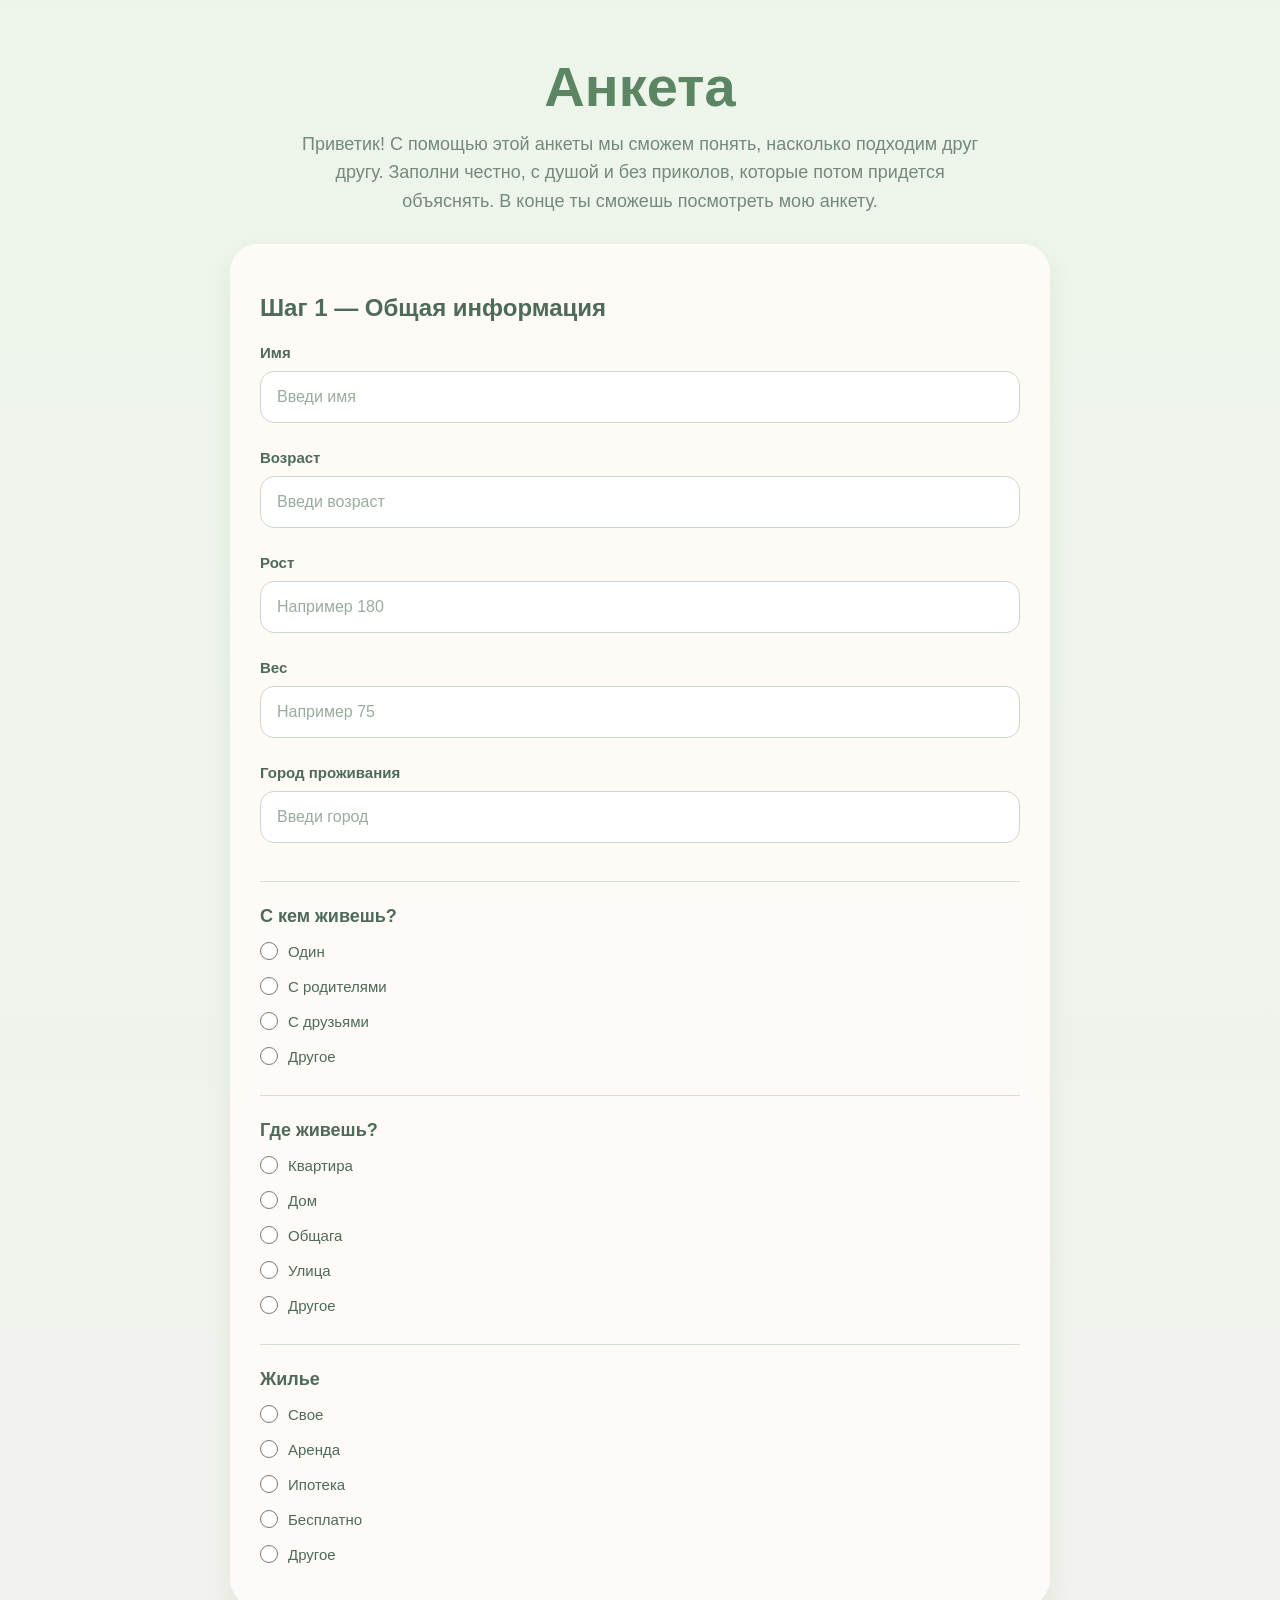
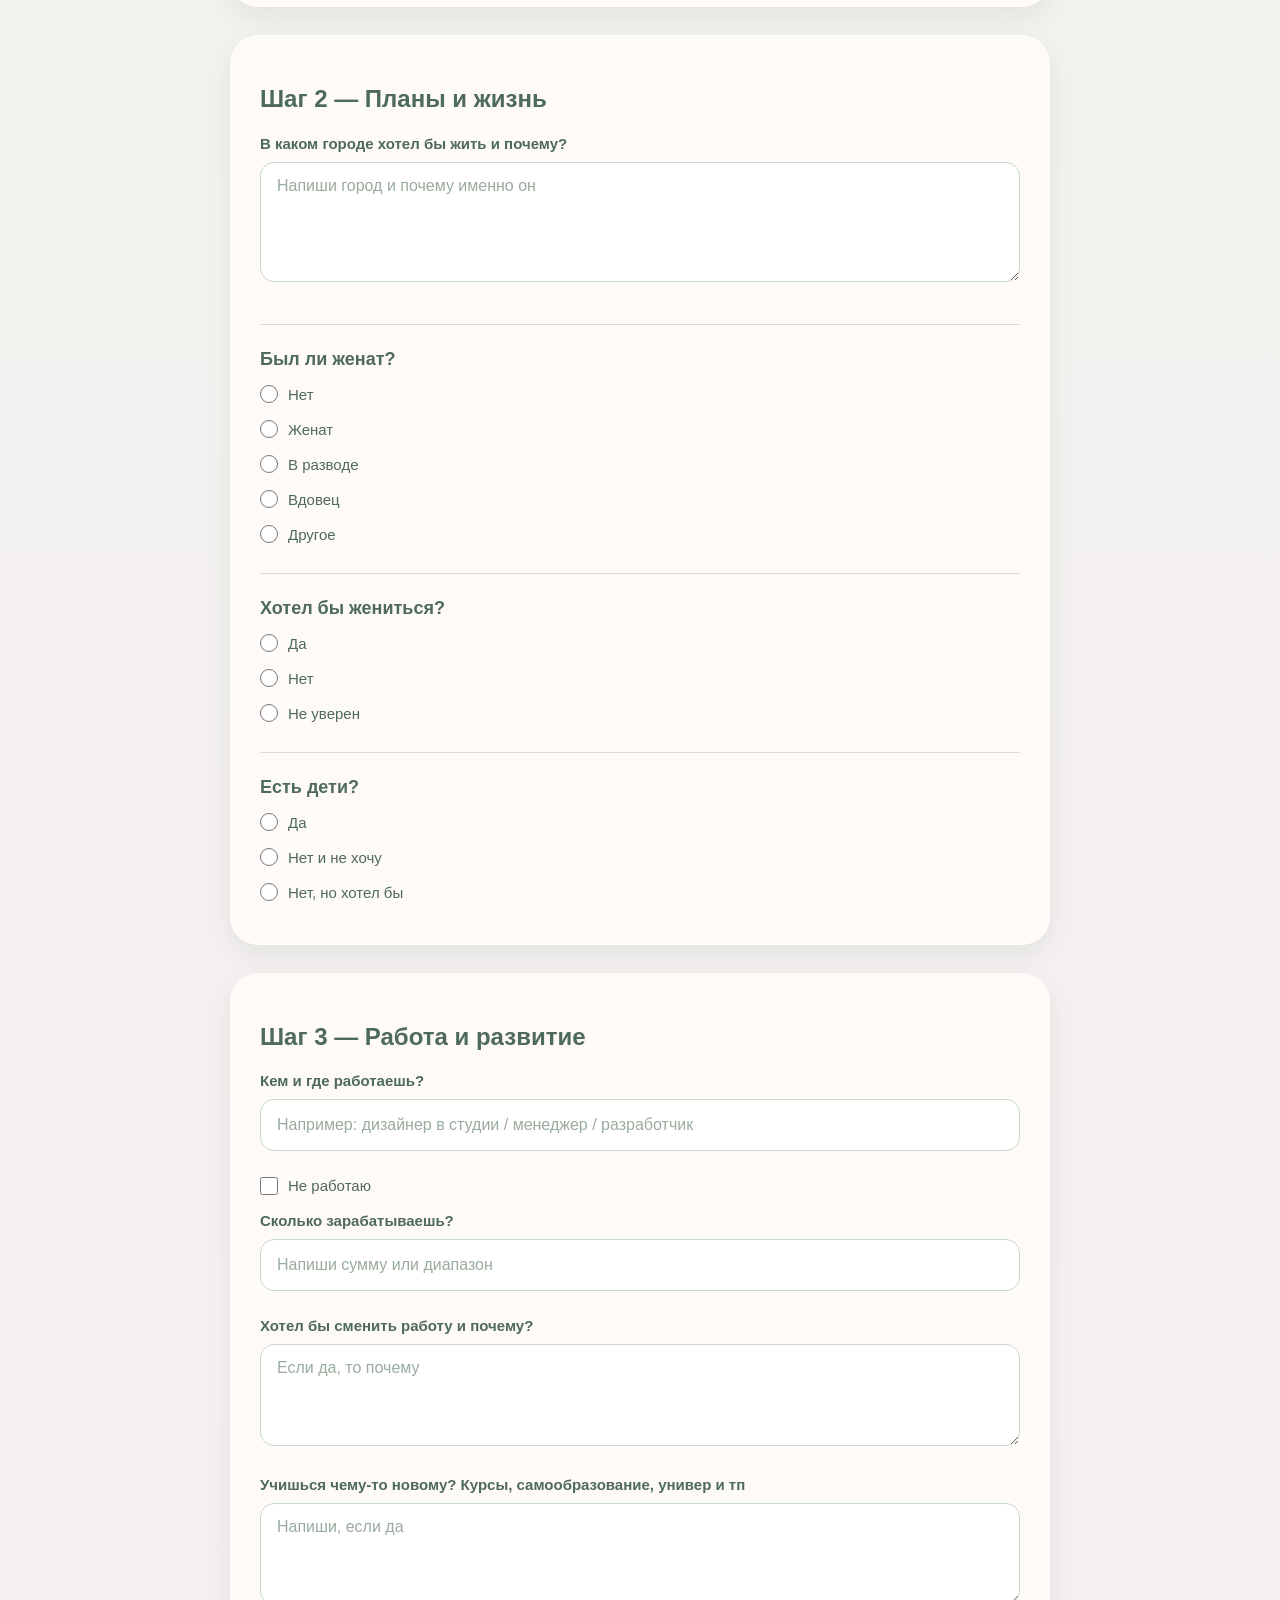
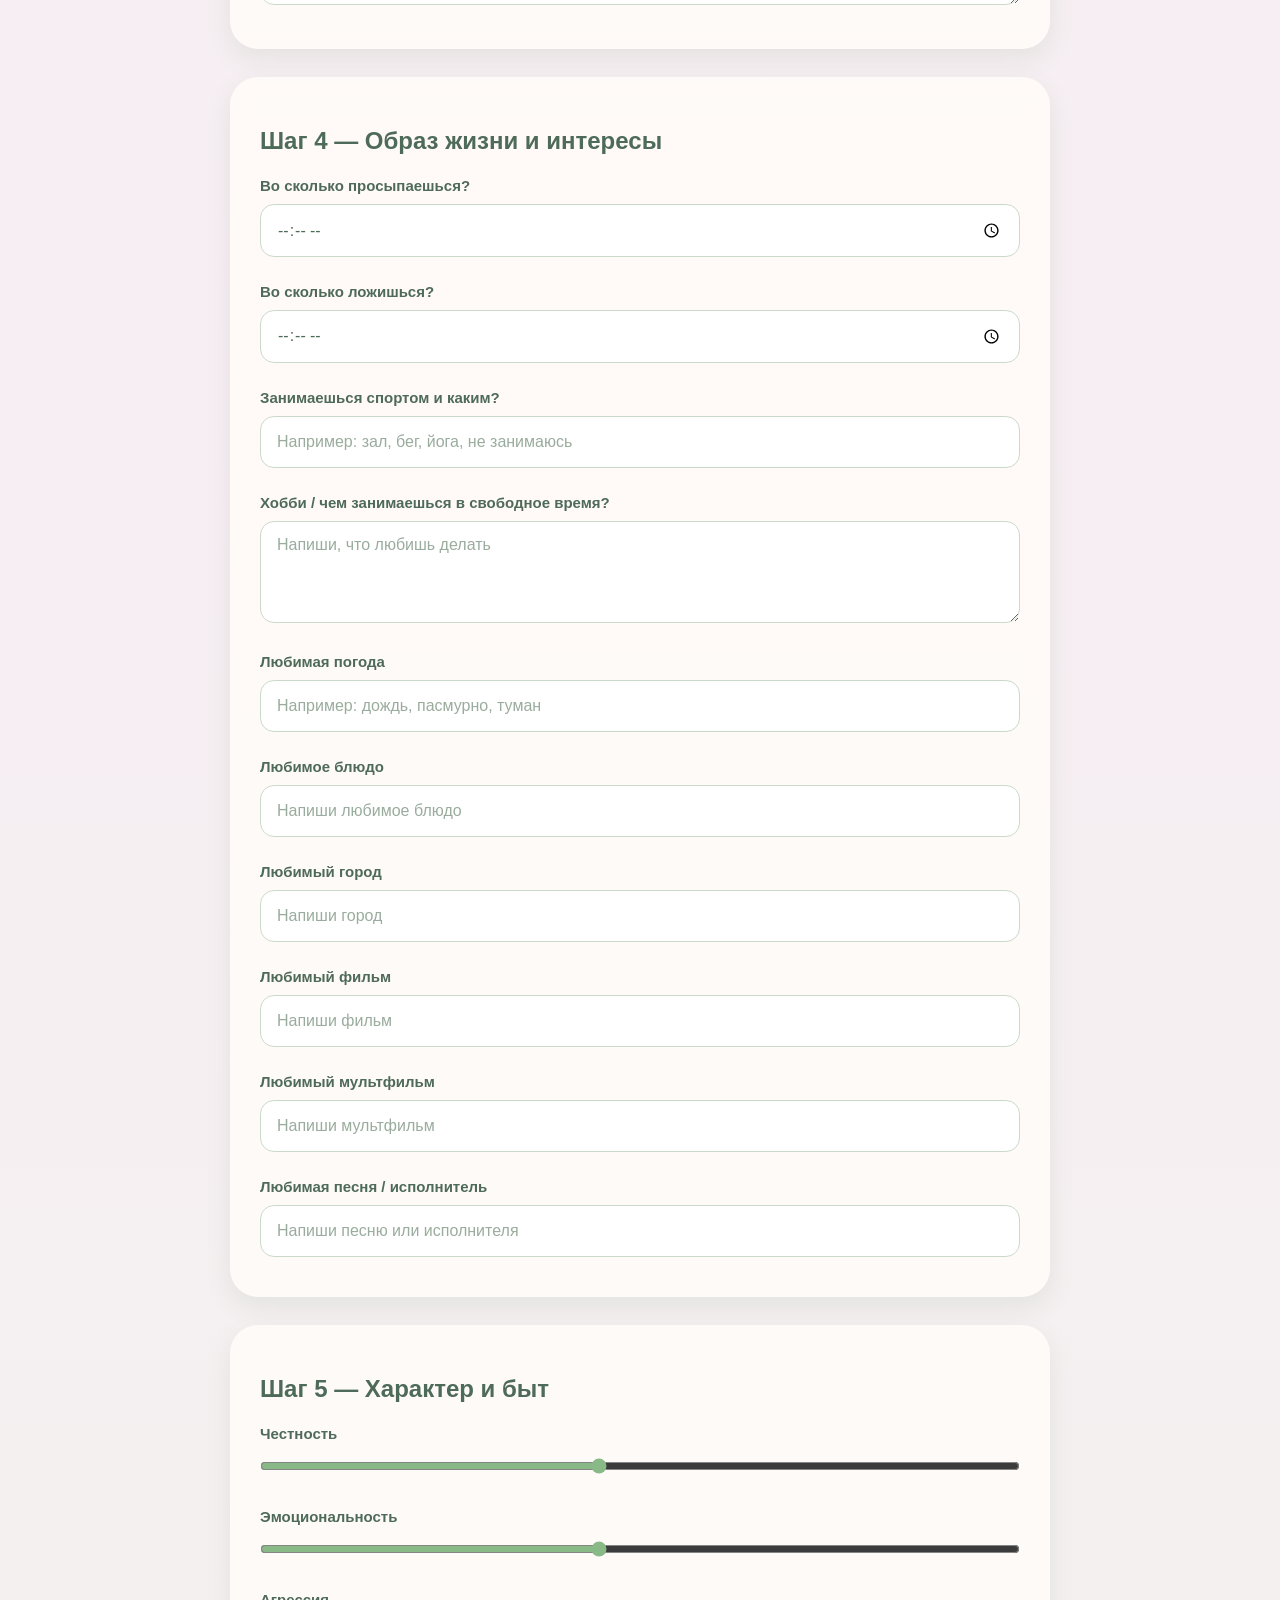
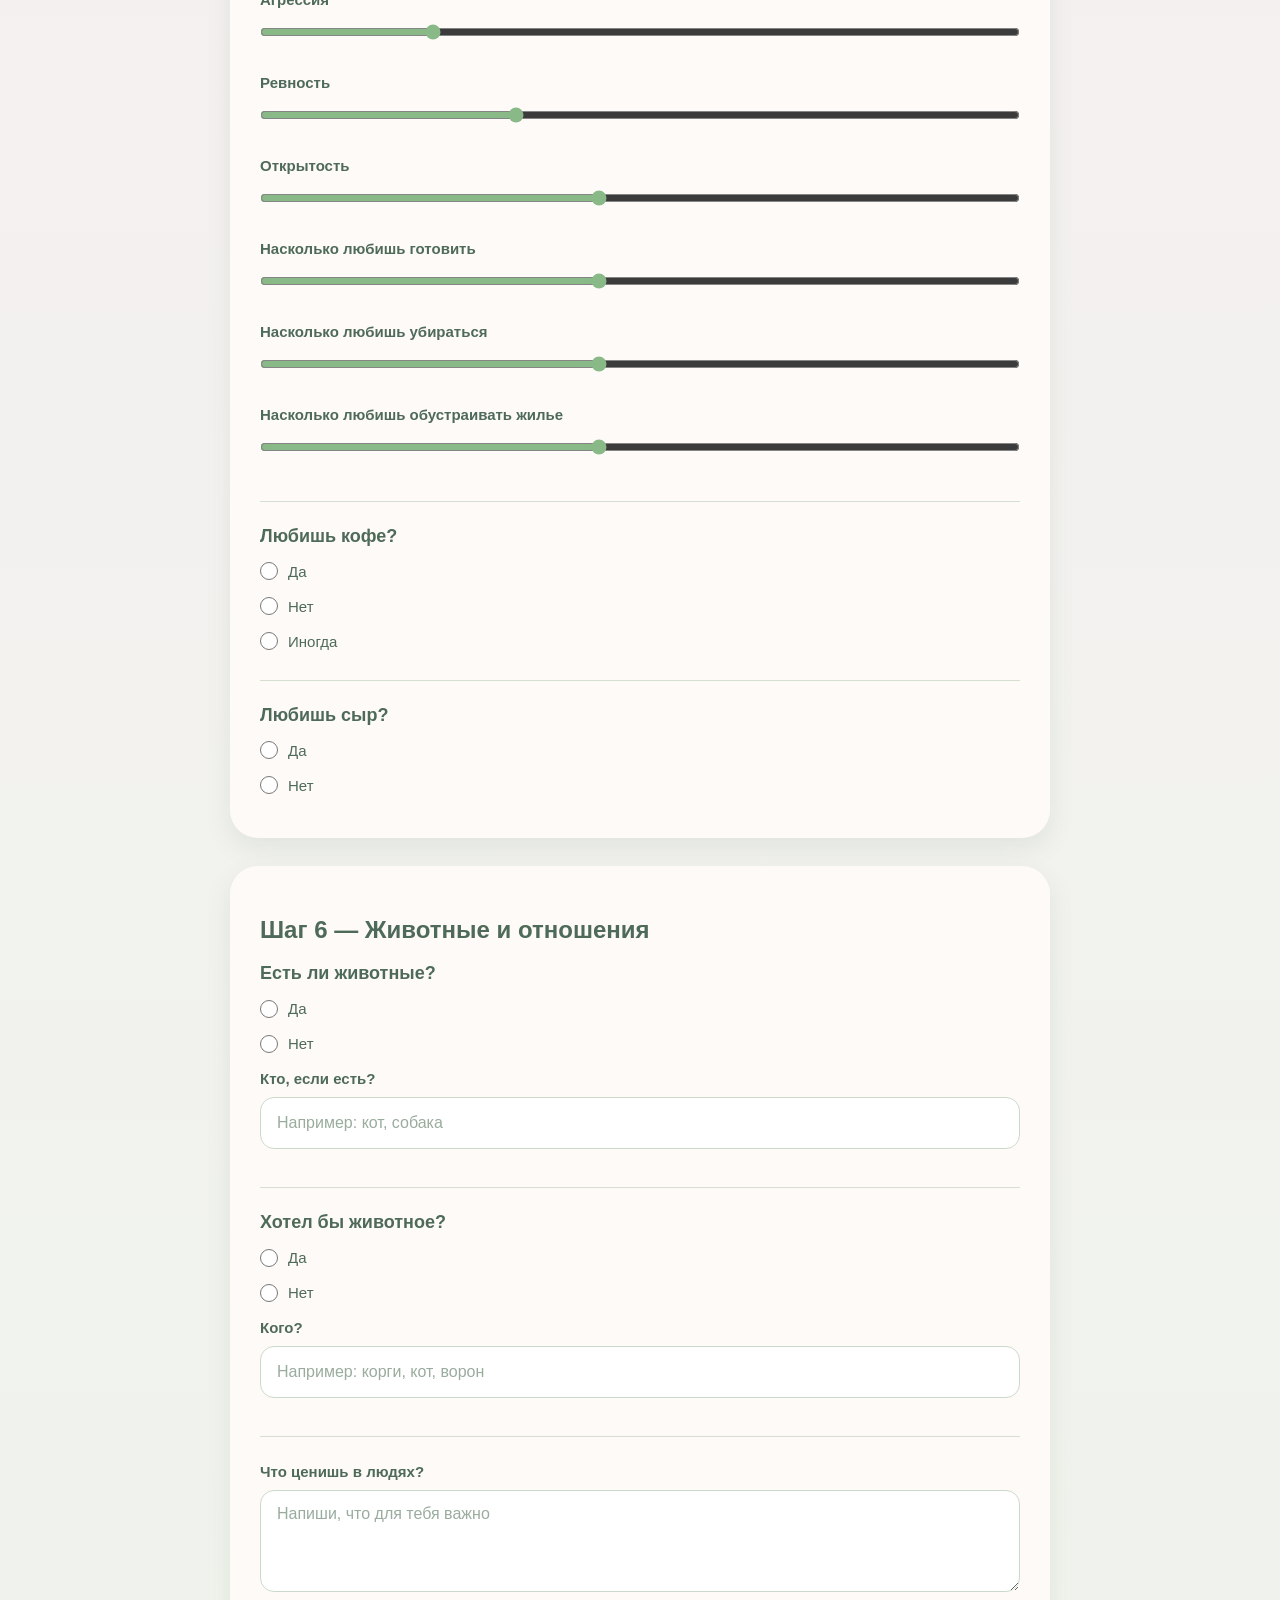
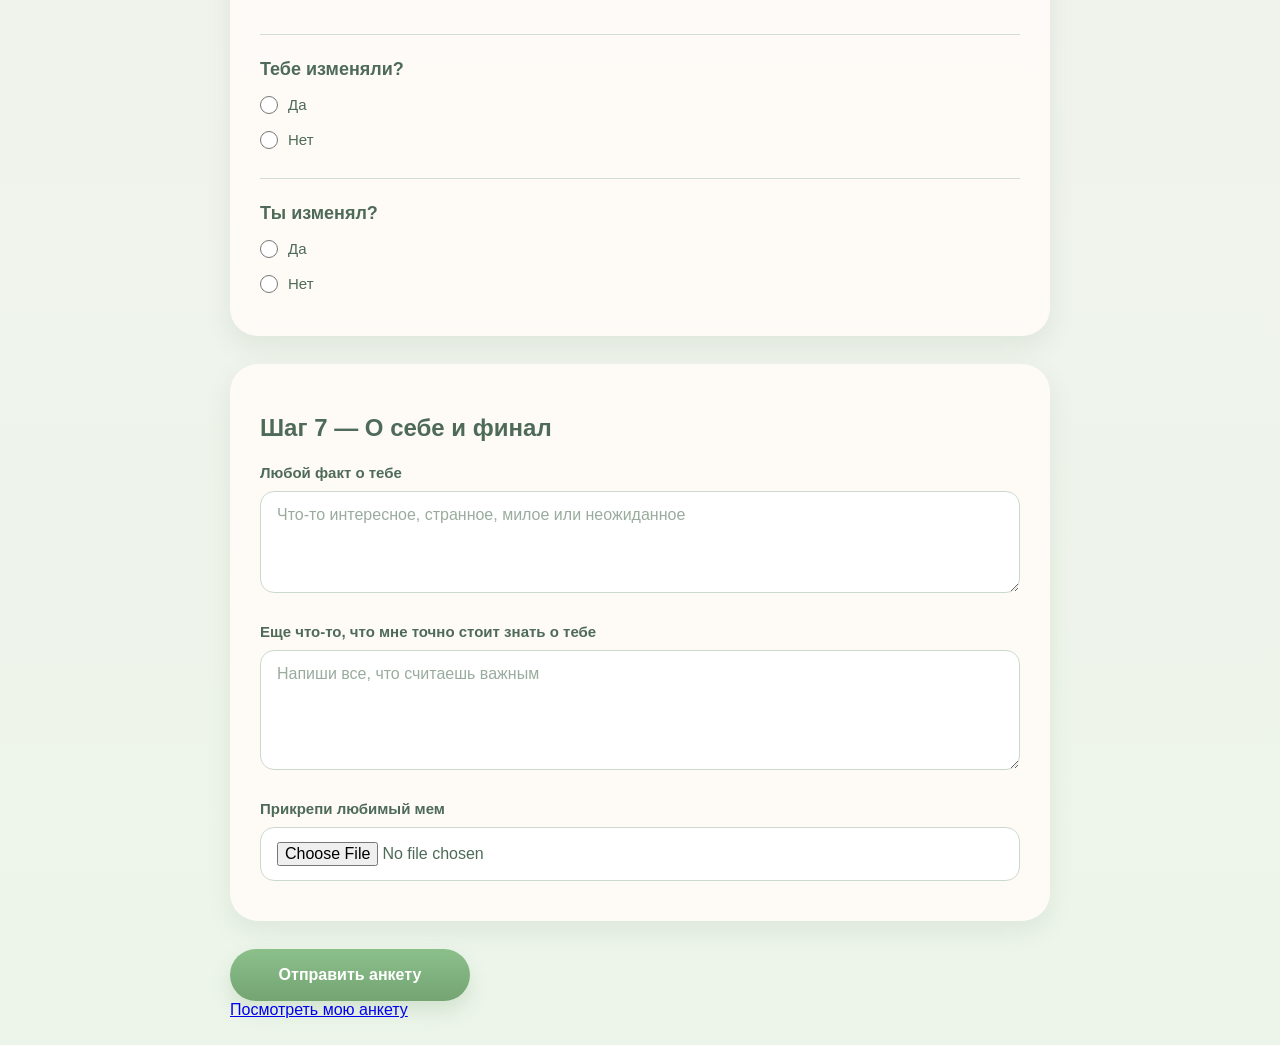
==== index.html @ dcef7d9b "version1" ====
<!DOCTYPE html>
<html lang="ru">

<head>
  <meta charset="UTF-8">
  <meta name="viewport" content="width=device-width, initial-scale=1.0">
  <title>Анкета</title>
  <link rel="stylesheet" href="css/style.css">
</head>

<body>
  <main class="page">
    <header class="header">
      <div class="container">
        <h1 class="title">Анкета</h1>
        <p class="subtitle">
          Приветик! С помощью этой анкеты мы сможем понять, насколько подходим друг другу.
          Заполни честно, с душой и без приколов, которые потом придется объяснять.
          В конце ты сможешь посмотреть мою анкету.
        </p>
      </div>
    </header>

    <section class="form-section">
      <div class="container form-container">
        <form class="candidate-form" id="candidateForm">

          <!-- Шаг 1 -->
          <div class="form-step active" data-step="1">
            <h2 class="step-title">Шаг 1 — Общая информация</h2>

            <div class="step">
              <label for="name">Имя</label>
              <input type="text" id="name" name="name" placeholder="Введи имя" required>

              <label for="age">Возраст</label>
              <input type="number" id="age" name="age" min="18" max="99" placeholder="Введи возраст" required>

              <label for="height">Рост</label>
              <input type="number" id="height" name="height" placeholder="Например 180">

              <label for="weight">Вес</label>
              <input type="number" id="weight" name="weight" placeholder="Например 75">

              <label for="city">Город проживания</label>
              <input type="text" id="city" name="city" placeholder="Введи город" required>
            </div>

            <div class="step">
              <p class="question">С кем живешь?</p>
              <label>
                <input type="radio" name="living_with" value="Один" required>
                Один
              </label>
              <label>
                <input type="radio" name="living_with" value="С родителями">
                С родителями
              </label>
              <label>
                <input type="radio" name="living_with" value="С друзьями">
                С друзьями
              </label>
              <label>
                <input type="radio" name="living_with" value="Другое">
                Другое
              </label>
              <input type="text" id="living-with-other" name="living_with_other" placeholder="Напиши свой вариант" class="other-input hidden">
            </div>

            <div class="step">
              <p class="question">Где живешь?</p>
              <label>
                <input type="radio" name="housing_type" value="Квартира" required>
                Квартира
              </label>
              <label>
                <input type="radio" name="housing_type" value="Дом">
                Дом
              </label>
              <label>
                <input type="radio" name="housing_type" value="Общага">
                Общага
              </label>
              <label>
                <input type="radio" name="housing_type" value="Улица">
                Улица
              </label>
              <label>
                <input type="radio" name="housing_type" value="Другое">
                Другое
              </label>
              <input type="text" id="housing-type-other" name="housing_type_other" placeholder="Напиши свой вариант" class="other-input hidden">
            </div>

            <div class="step">
              <p class="question">Жилье</p>
              <label>
                <input type="radio" name="housing_status" value="Свое" required>
                Свое
              </label>
              <label>
                <input type="radio" name="housing_status" value="Аренда">
                Аренда
              </label>
              <label>
                <input type="radio" name="housing_status" value="Ипотека">
                Ипотека
              </label>
              <label>
                <input type="radio" name="housing_status" value="Бесплатно">
                Бесплатно
              </label>
              <label>
                <input type="radio" name="housing_status" value="Другое">
                Другое
              </label>
              <input type="text" id="housing-status-other" name="housing_status_other" placeholder="Напиши свой вариант" class="other-input hidden">
            </div>
          </div>

          <!-- Шаг 2 -->
          <div class="form-step" data-step="2">
            <h2 class="step-title">Шаг 2 — Планы и жизнь</h2>

            <div class="step">
              <label for="dream-city">В каком городе хотел бы жить и почему?</label>
              <textarea id="dream-city" name="dream_city" rows="5" placeholder="Напиши город и почему именно он"></textarea>
            </div>

            <div class="step">
              <p class="question">Был ли женат?</p>
              <label>
                <input type="radio" name="marital_status" value="Нет" required>
                Нет
              </label>
              <label>
                <input type="radio" name="marital_status" value="Женат">
                Женат
              </label>
              <label>
                <input type="radio" name="marital_status" value="В разводе">
                В разводе
              </label>
              <label>
                <input type="radio" name="marital_status" value="Вдовец">
                Вдовец
              </label>
              <label>
                <input type="radio" name="marital_status" value="Другое">
                Другое
              </label>
              <input type="text" id="marital-status-other" name="marital_status_other" placeholder="Напиши свой вариант" class="other-input hidden">
            </div>

            <div class="step">
              <p class="question">Хотел бы жениться?</p>
              <label>
                <input type="radio" name="want_marriage" value="Да" required>
                Да
              </label>
              <label>
                <input type="radio" name="want_marriage" value="Нет">
                Нет
              </label>
              <label>
                <input type="radio" name="want_marriage" value="Не уверен">
                Не уверен
              </label>
            </div>

            <div class="step">
              <p class="question">Есть дети?</p>
              <label>
                <input type="radio" name="children" value="Да" required>
                Да
              </label>
              <label>
                <input type="radio" name="children" value="Нет и не хочу">
                Нет и не хочу
              </label>
              <label>
                <input type="radio" name="children" value="Нет, но хотел бы">
                Нет, но хотел бы
              </label>
            </div>
          </div>

          <!-- Шаг 3 -->
          <div class="form-step" data-step="3">
            <h2 class="step-title">Шаг 3 — Работа и развитие</h2>

            <div class="step">
              <label for="job">Кем и где работаешь?</label>
              <input type="text" id="job" name="job" placeholder="Например: дизайнер в студии / менеджер / разработчик">

              <label>
                <input type="checkbox" name="not_working" value="Не работаю">
                Не работаю
              </label>

              <label for="income">Сколько зарабатываешь?</label>
              <input type="text" id="income" name="income" placeholder="Напиши сумму или диапазон">

              <label for="change-job">Хотел бы сменить работу и почему?</label>
              <textarea id="change-job" name="change_job" rows="4" placeholder="Если да, то почему"></textarea>

              <label for="study">Учишься чему-то новому? Курсы, самообразование, универ и тп</label>
              <textarea id="study" name="study" rows="4" placeholder="Напиши, если да"></textarea>
            </div>
          </div>

          <!-- Шаг 4 -->
          <div class="form-step" data-step="4">
            <h2 class="step-title">Шаг 4 — Образ жизни и интересы</h2>

            <div class="step">
              <label for="wake-up">Во сколько просыпаешься?</label>
              <input type="time" id="wake-up" name="wake_up">

              <label for="sleep-time">Во сколько ложишься?</label>
              <input type="time" id="sleep-time" name="sleep_time">

              <label for="sport">Занимаешься спортом и каким?</label>
              <input type="text" id="sport" name="sport" placeholder="Например: зал, бег, йога, не занимаюсь">

              <label for="hobby">Хобби / чем занимаешься в свободное время?</label>
              <textarea id="hobby" name="hobby" rows="4" placeholder="Напиши, что любишь делать"></textarea>

              <label for="weather">Любимая погода</label>
              <input type="text" id="weather" name="weather" placeholder="Например: дождь, пасмурно, туман">

              <label for="food">Любимое блюдо</label>
              <input type="text" id="food" name="food" placeholder="Напиши любимое блюдо">

              <label for="favorite-city">Любимый город</label>
              <input type="text" id="favorite-city" name="favorite_city" placeholder="Напиши город">

              <label for="film">Любимый фильм</label>
              <input type="text" id="film" name="film" placeholder="Напиши фильм">

              <label for="cartoon">Любимый мультфильм</label>
              <input type="text" id="cartoon" name="cartoon" placeholder="Напиши мультфильм">

              <label for="music">Любимая песня / исполнитель</label>
              <input type="text" id="music" name="music" placeholder="Напиши песню или исполнителя">
            </div>
          </div>

          <!-- Шаг 5 -->
          <div class="form-step" data-step="5">
            <h2 class="step-title">Шаг 5 — Характер и быт</h2>

            <div class="step">
              <label for="honesty">Честность</label>
              <input type="range" id="honesty" name="honesty" min="1" max="10" value="5">

              <label for="emotionality">Эмоциональность</label>
              <input type="range" id="emotionality" name="emotionality" min="1" max="10" value="5">

              <label for="aggression">Агрессия</label>
              <input type="range" id="aggression" name="aggression" min="1" max="10" value="3">

              <label for="jealousy">Ревность</label>
              <input type="range" id="jealousy" name="jealousy" min="1" max="10" value="4">

              <label for="openness">Открытость</label>
              <input type="range" id="openness" name="openness" min="1" max="10" value="5">

              <label for="cooking">Насколько любишь готовить</label>
              <input type="range" id="cooking" name="cooking" min="1" max="10" value="5">

              <label for="cleaning">Насколько любишь убираться</label>
              <input type="range" id="cleaning" name="cleaning" min="1" max="10" value="5">

              <label for="home-space">Насколько любишь обустраивать жилье</label>
              <input type="range" id="home-space" name="home_space" min="1" max="10" value="5">
            </div>

            <div class="step">
              <p class="question">Любишь кофе?</p>
              <label>
                <input type="radio" name="coffee" value="Да" required>
                Да
              </label>
              <label>
                <input type="radio" name="coffee" value="Нет">
                Нет
              </label>
              <label>
                <input type="radio" name="coffee" value="Иногда">
                Иногда
              </label>
            </div>

            <div class="step">
              <p class="question">Любишь сыр?</p>
              <label>
                <input type="radio" name="cheese" value="Да" required>
                Да
              </label>
              <label>
                <input type="radio" name="cheese" value="Нет">
                Нет
              </label>
            </div>
          </div>

          <!-- Шаг 6 -->
          <div class="form-step" data-step="6">
            <h2 class="step-title">Шаг 6 — Животные и отношения</h2>

            <div class="step">
              <p class="question">Есть ли животные?</p>
              <label>
                <input type="radio" name="pets_now" value="Да" required>
                Да
              </label>
              <label>
                <input type="radio" name="pets_now" value="Нет">
                Нет
              </label>

              <label for="pets-list">Кто, если есть?</label>
              <input type="text" id="pets-list" name="pets_list" placeholder="Например: кот, собака">
            </div>

            <div class="step">
              <p class="question">Хотел бы животное?</p>
              <label>
                <input type="radio" name="want_pet" value="Да" required>
                Да
              </label>
              <label>
                <input type="radio" name="want_pet" value="Нет">
                Нет
              </label>

              <label for="dream-pet">Кого?</label>
              <input type="text" id="dream-pet" name="dream_pet" placeholder="Например: корги, кот, ворон">
            </div>

            <div class="step">
              <label for="values">Что ценишь в людях?</label>
              <textarea id="values" name="values" rows="4" placeholder="Напиши, что для тебя важно"></textarea>
            </div>

            <div class="step">
              <p class="question">Тебе изменяли?</p>
              <label>
                <input type="radio" name="was_cheated_on" value="Да" required>
                Да
              </label>
              <label>
                <input type="radio" name="was_cheated_on" value="Нет">
                Нет
              </label>
            </div>

            <div class="step">
              <p class="question">Ты изменял?</p>
              <label>
                <input type="radio" name="cheated" value="Да" required>
                Да
              </label>
              <label>
                <input type="radio" name="cheated" value="Нет">
                Нет
              </label>
            </div>
          </div>

          <!-- Шаг 7 -->
          <div class="form-step" data-step="7">
            <h2 class="step-title">Шаг 7 — О себе и финал</h2>

            <div class="step">
              <label for="fact">Любой факт о тебе</label>
              <textarea id="fact" name="fact" rows="4" placeholder="Что-то интересное, странное, милое или неожиданное"></textarea>

              <label for="extra">Еще что-то, что мне точно стоит знать о тебе</label>
              <textarea id="extra" name="extra" rows="5" placeholder="Напиши все, что считаешь важным"></textarea>

              <label for="meme">Прикрепи любимый мем</label>
              <input type="file" id="meme" name="meme" accept="image/*">
            </div>
          </div>

          <div class="form-actions">
            <button type="submit" class="submit-btn">Отправить анкету</button>
          </div>

        </form>

        <div class="extra-actions">
          <a href="#" class="my-form-link">Посмотреть мою анкету</a>
        </div>
      </div>
    </section>
  </main>

  <script src="js/script.js"></script>
</body>

</html>
---- css/style.css ----
/* ===== БАЗА ===== */
*,
*::before,
*::after {
  box-sizing: border-box;
}

:root {
  --bg-main: #edf5ea;
  --bg-pink: #f7eef3;
  --bg-card: rgba(255, 251, 248, 0.9);
  --bg-input: rgba(255, 255, 255, 0.9);

  --text-main: #4e6a58;
  --text-soft: #74897a;
  --text-placeholder: #9aac9d;

  --border: #cad9ca;
  --border-focus: #8db48e;

  --accent: #88b987;
  --accent-hover: #6f9f6f;

  --shadow-soft: 0 10px 24px rgba(104, 136, 109, 0.12);

  --radius-xl: 24px;
  --radius-lg: 18px;
  --radius-md: 14px;

  --container-width: 1100px;
  --form-width: 860px;
}

html {
  scroll-behavior: smooth;
}

body {
  margin: 0;
  font-family: Arial, sans-serif;
  color: var(--text-main);
  background: linear-gradient(
    180deg,
    var(--bg-main) 0%,
    var(--bg-pink) 48%,
    var(--bg-main) 100%
  );
}

img {
  display: block;
  max-width: 100%;
}

input,
textarea,
button,
select {
  font: inherit;
}

textarea {
  resize: vertical;
  min-height: 120px;
}

/* ===== ОСНОВА MOBILE FIRST ===== */
.page {
  min-height: 100vh;
}

.container {
  width: 100%;
  max-width: var(--container-width);
  margin: 0 auto;
  padding: 0 14px;
}

.--form_container,
.form-container {
  max-width: var(--form-width);
}

.header {
  padding: 34px 0 20px;
}

.header .container {
  text-align: center;
}

.header h1 {
  margin: 0 0 12px;
  font-size: 32px;
  line-height: 1.1;
  color: #5b8563;
}

.header p {
  margin: 0 auto;
  max-width: 700px;
  font-size: 15px;
  line-height: 1.55;
  color: var(--text-soft);
}

.form-section {
  padding-bottom: 26px;
}

.candidate-form {
  display: flex;
  flex-direction: column;
  gap: 18px;
}

/* ===== БЛОК ФОРМЫ ===== */
.form-step {
  margin: 0;
  padding: 18px 14px;
  border: none;
  border-radius: 20px;
  background: var(--bg-card);
  box-shadow: var(--shadow-soft);
  backdrop-filter: blur(8px);
}

.form-step > p:first-child {
  margin-top: 0;
  margin-bottom: 18px;
  font-size: 19px;
  line-height: 1.25;
  font-weight: 700;
  color: #5b8563;
}

.step + .step {
  margin-top: 20px;
  padding-top: 18px;
  border-top: 1px solid rgba(202, 217, 202, 0.8);
}

.step p {
  margin: 0 0 14px;
  font-size: 16px;
  font-weight: 700;
  color: var(--text-main);
}

/* ===== ТЕКСТЫ И LABEL ===== */
label {
  display: block;
  margin-bottom: 8px;
  font-size: 16px;
  line-height: 1.4;
  font-weight: 600;
  color: var(--text-main);
}

/* ===== INPUT / TEXTAREA ===== */
input[type="text"],
input[type="number"],
input[type="time"],
input[type="file"],
textarea {
  width: 100%;
  min-height: 48px;
  padding: 12px 14px;
  border: 1.5px solid var(--border);
  border-radius: var(--radius-md);
  background: var(--bg-input);
  color: var(--text-main);
  outline: none;
  transition: border-color 0.2s ease, box-shadow 0.2s ease, background 0.2s ease;
  margin-bottom: 10px;
}

input::placeholder,
textarea::placeholder {
  color: var(--text-placeholder);
}

input:focus,
textarea:focus {
  border-color: var(--border-focus);
  box-shadow: 0 0 0 4px rgba(141, 180, 142, 0.18);
  background: rgba(255, 255, 255, 0.98);
}

.step > label:not(:first-child) {
  margin-top: 14px;
}

/* ===== RADIO / CHECKBOX ===== */
.step label:has(input[type="radio"]),
.step label:has(input[type="checkbox"]) {
  display: flex;
  align-items: center;
  gap: 10px;
  margin-bottom: 12px;
  font-size: 15px;
  line-height: 1.4;
  font-weight: 500;
  cursor: pointer;
}

input[type="radio"],
input[type="checkbox"] {
  width: 18px;
  height: 18px;
  margin: 0;
  accent-color: var(--accent);
  flex-shrink: 0;
}

/* ===== RANGE ===== */
input[type="range"] {
  width: 100%;
  margin: 6px 0 18px;
  accent-color: var(--accent);
  cursor: pointer;
}

/* ===== СКРЫТЫЕ ЭЛЕМЕНТЫ ===== */
.hidden {
  display: none;
}

/* ===== КНОПКА ===== */
button[type="submit"] {
  display: inline-flex;
  align-items: center;
  justify-content: center;
  width: 100%;
  min-height: 52px;
  padding: 14px 22px;
  border: none;
  border-radius: 999px;
  background: linear-gradient(180deg, #8cc08b 0%, #73a472 100%);
  color: #fff;
  font-size: 16px;
  font-weight: 700;
  cursor: pointer;
  box-shadow: 0 10px 20px rgba(115, 164, 114, 0.22);
  transition: transform 0.2s ease, background 0.2s ease, box-shadow 0.2s ease;
}

button[type="submit"]:hover {
  transform: translateY(-2px);
  background: linear-gradient(180deg, #82b881 0%, #689767 100%);
  box-shadow: 0 14px 24px rgba(115, 164, 114, 0.28);
}

button[type="submit"]:active {
  transform: translateY(0);
}

/* ===== НИЖНИЙ БЛОК ===== */
.info {
  max-width: 760px;
  margin: 0 auto;
  padding: 8px 14px 48px;
  text-align: center;
}

.info p {
  margin: 0 0 12px;
  font-size: 15px;
  line-height: 1.5;
  color: var(--text-soft);
}

.info a {
  display: inline-flex;
  align-items: center;
  justify-content: center;
  width: 100%;
  min-height: 50px;
  padding: 12px 22px;
  border-radius: 999px;
  background: linear-gradient(180deg, #8fc48d 0%, #79ab77 100%);
  color: #fff;
  text-decoration: none;
  font-size: 15px;
  font-weight: 700;
  transition: transform 0.2s ease, background 0.2s ease;
}

.info a:hover {
  transform: translateY(-2px);
  background: linear-gradient(180deg, #85ba83 0%, #6f9f6d 100%);
}

/* ===== TABLET ===== */
@media (min-width: 768px) {
  .container {
    padding: 0 20px;
  }

  .header {
    padding: 46px 0 24px;
  }

  .header h1 {
    font-size: 44px;
  }

  .header p {
    font-size: 17px;
  }

  .candidate-form {
    gap: 24px;
  }

  .form-step {
    padding: 24px 20px;
    border-radius: 24px;
  }

  .form-step > p:first-child {
    font-size: 22px;
    margin-bottom: 22px;
  }

  .step + .step {
    margin-top: 24px;
    padding-top: 20px;
  }

  .step p {
    font-size: 17px;
  }

  label {
    font-size: 15px;
  }

  .step label:has(input[type="radio"]),
  .step label:has(input[type="checkbox"]) {
    font-size: 15px;
  }

  input[type="text"],
  input[type="number"],
  input[type="time"],
  input[type="file"],
  textarea {
    min-height: 50px;
    padding: 13px 15px;
  }

  button[type="submit"] {
    width: auto;
    min-width: 240px;
  }

  .info {
    padding: 10px 20px 60px;
  }

  .info p {
    font-size: 16px;
  }

  .info a {
    width: auto;
    min-width: 240px;
  }
}

/* ===== DESKTOP ===== */
@media (min-width: 1024px) {
  .header {
    padding: 56px 0 28px;
  }

  .header h1 {
    font-size: 56px;
  }

  .header p {
    font-size: 18px;
    line-height: 1.6;
  }

  .candidate-form {
    gap: 28px;
  }

  .form-step {
    padding: 30px;
    border-radius: 28px;
  }

  .form-step > p:first-child {
    font-size: 24px;
    margin-bottom: 24px;
  }

  .step + .step {
    margin-top: 28px;
    padding-top: 24px;
  }

  .step p {
    font-size: 18px;
  }

  label {
    font-size: 15px;
  }

  input[type="text"],
  input[type="number"],
  input[type="time"],
  input[type="file"],
  textarea {
    min-height: 52px;
    padding: 14px 16px;
  }

  .info {
    padding-bottom: 70px;
  }
}
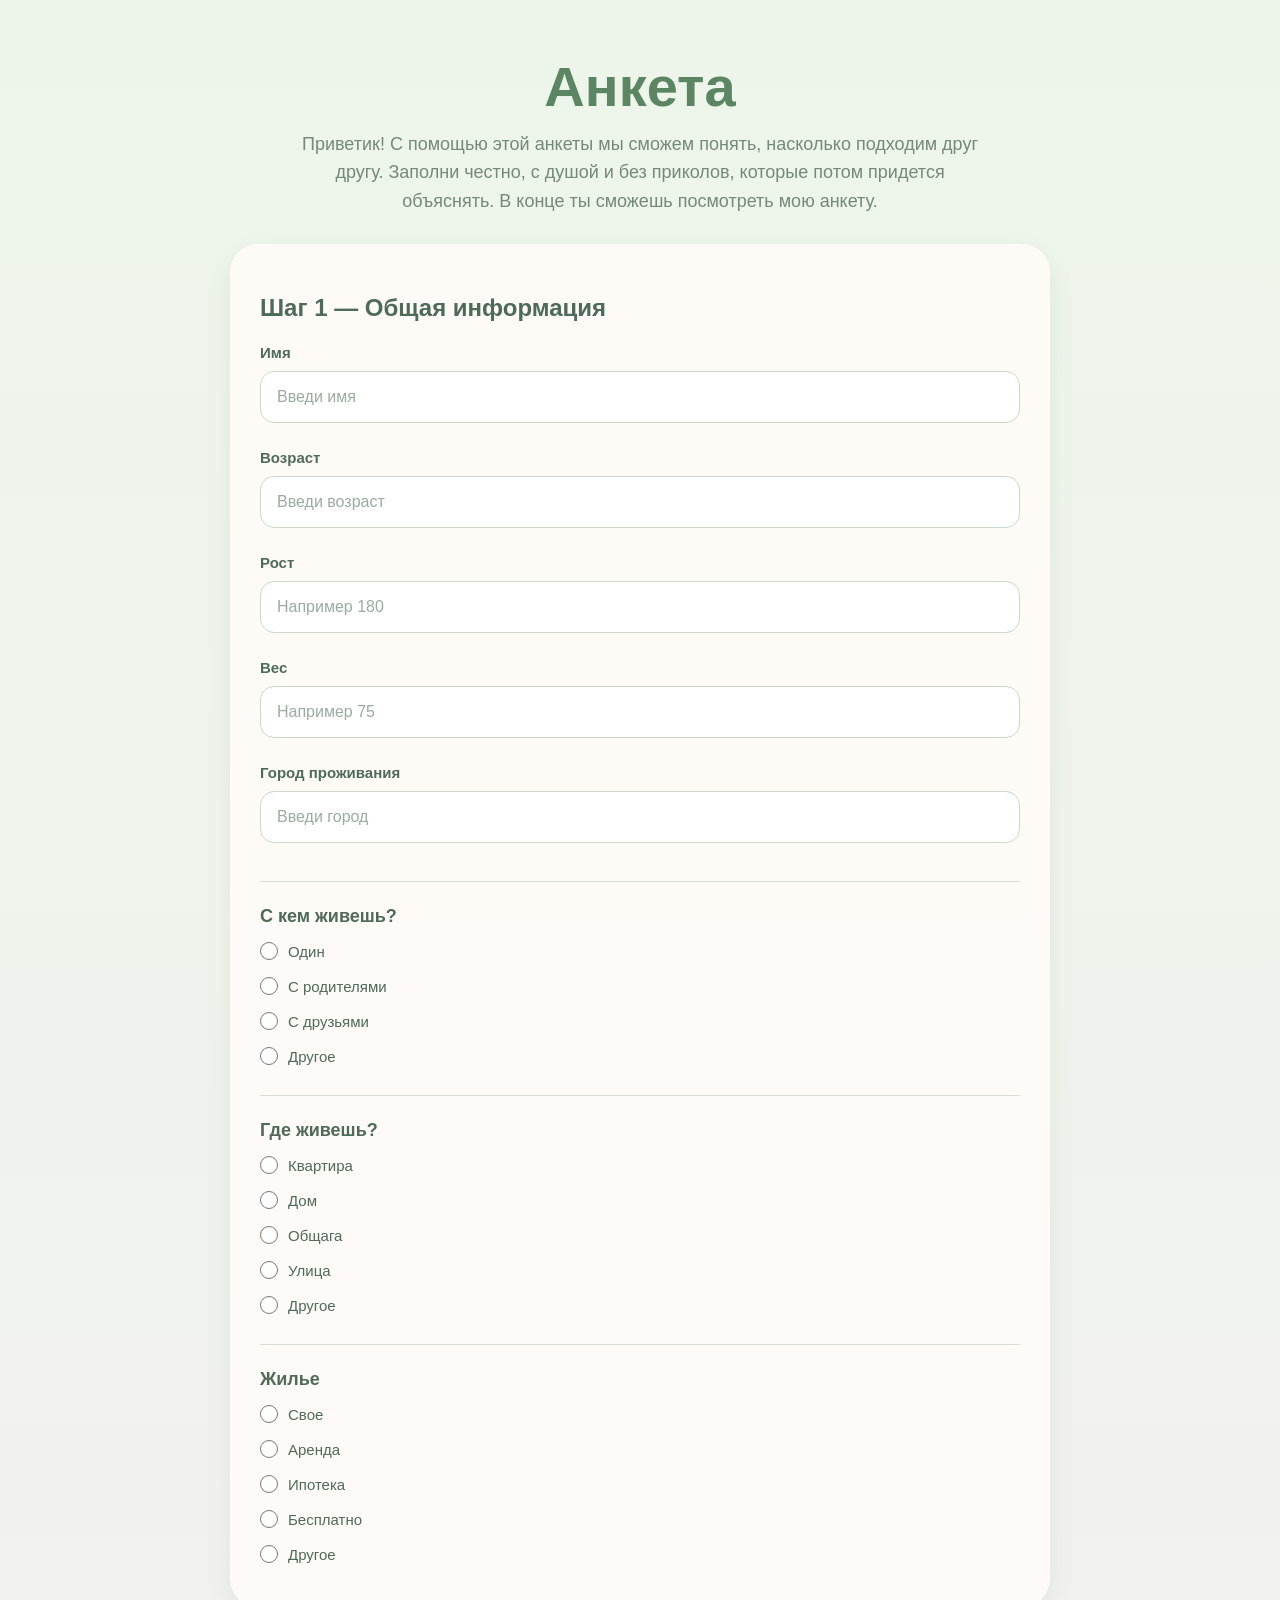
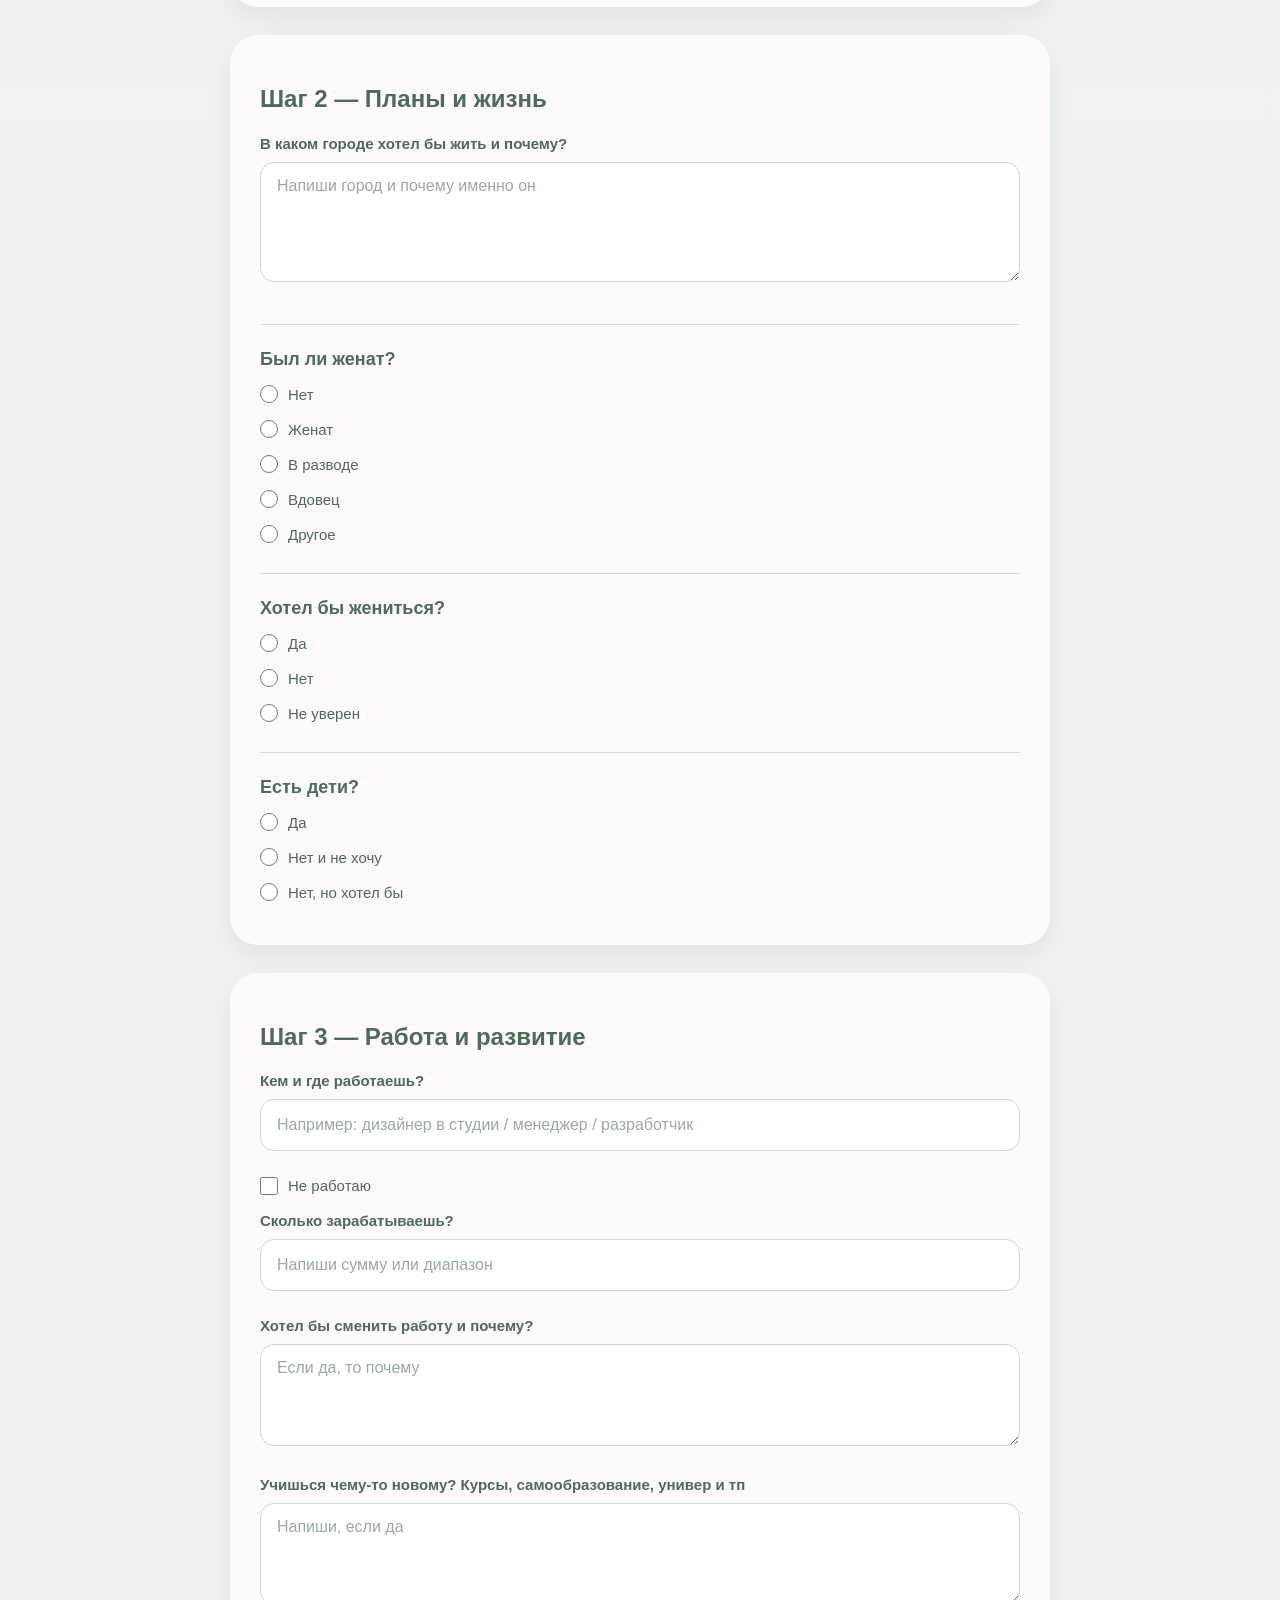
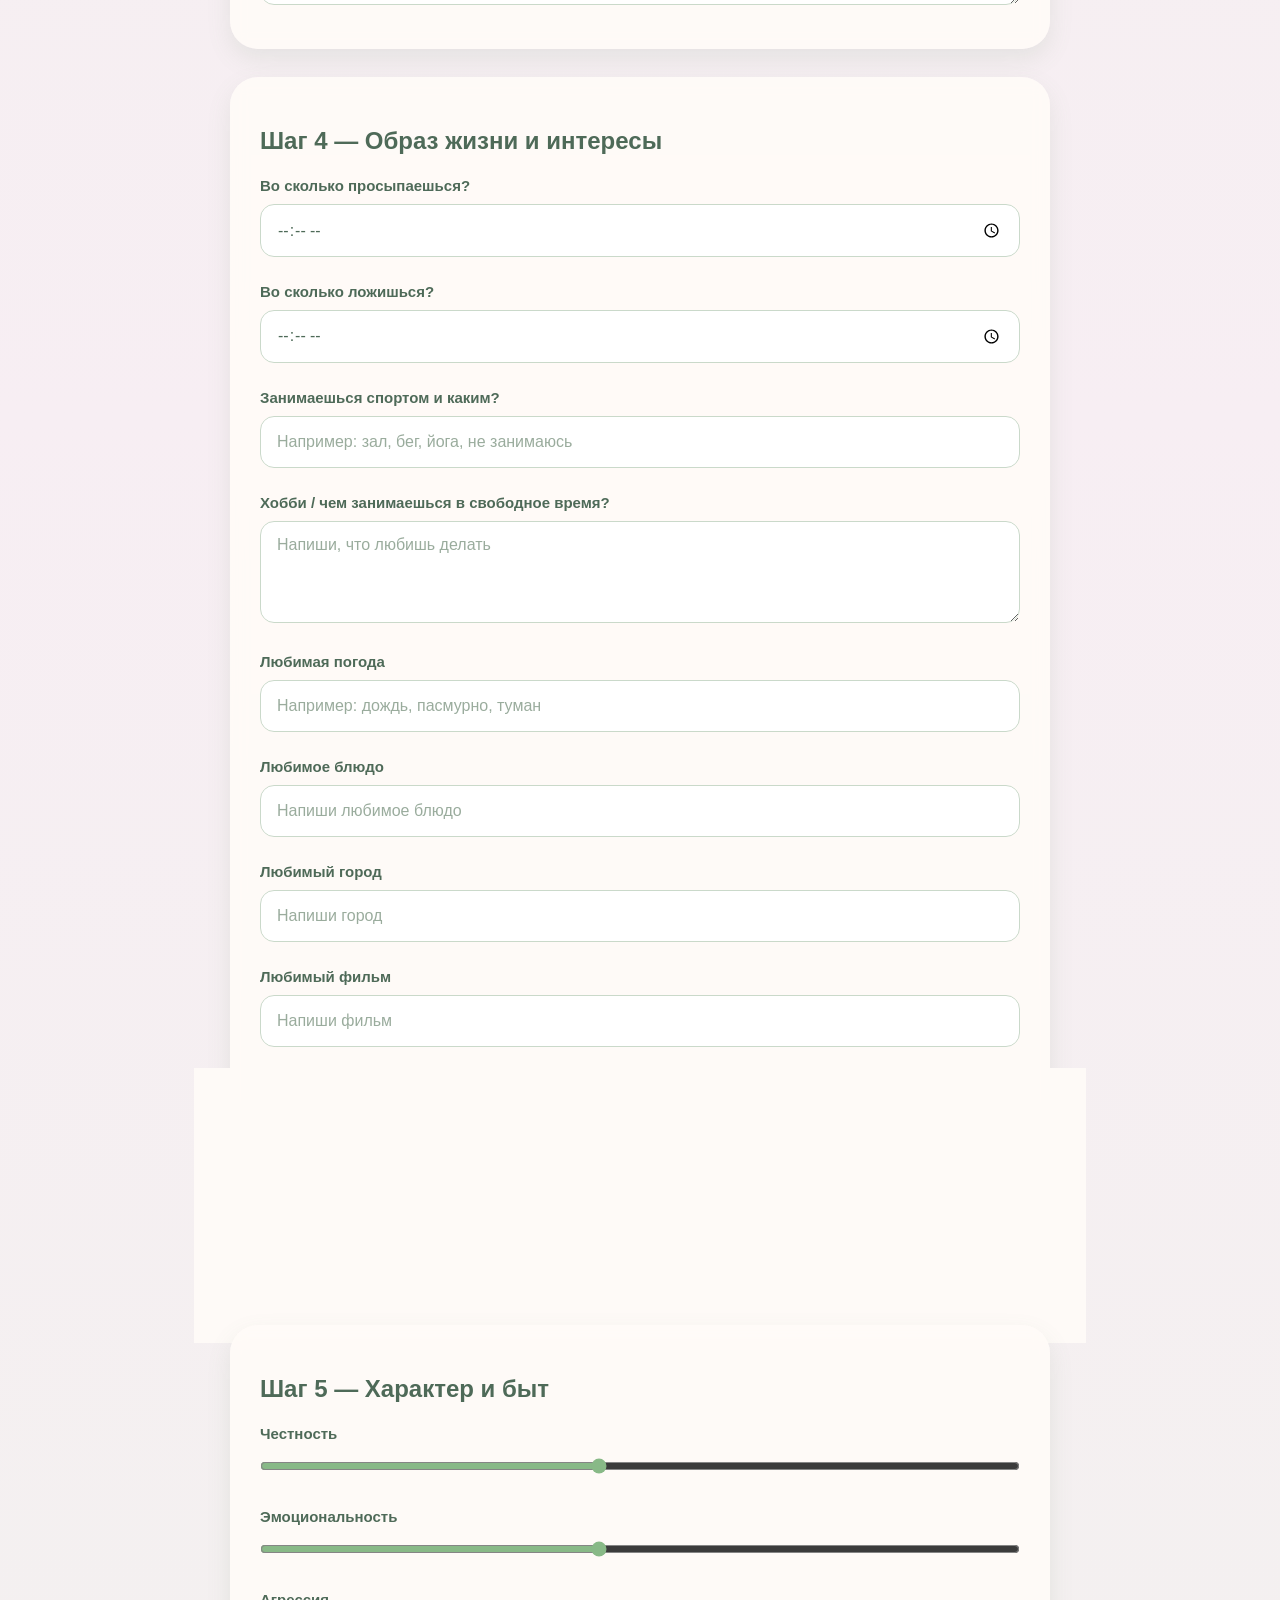
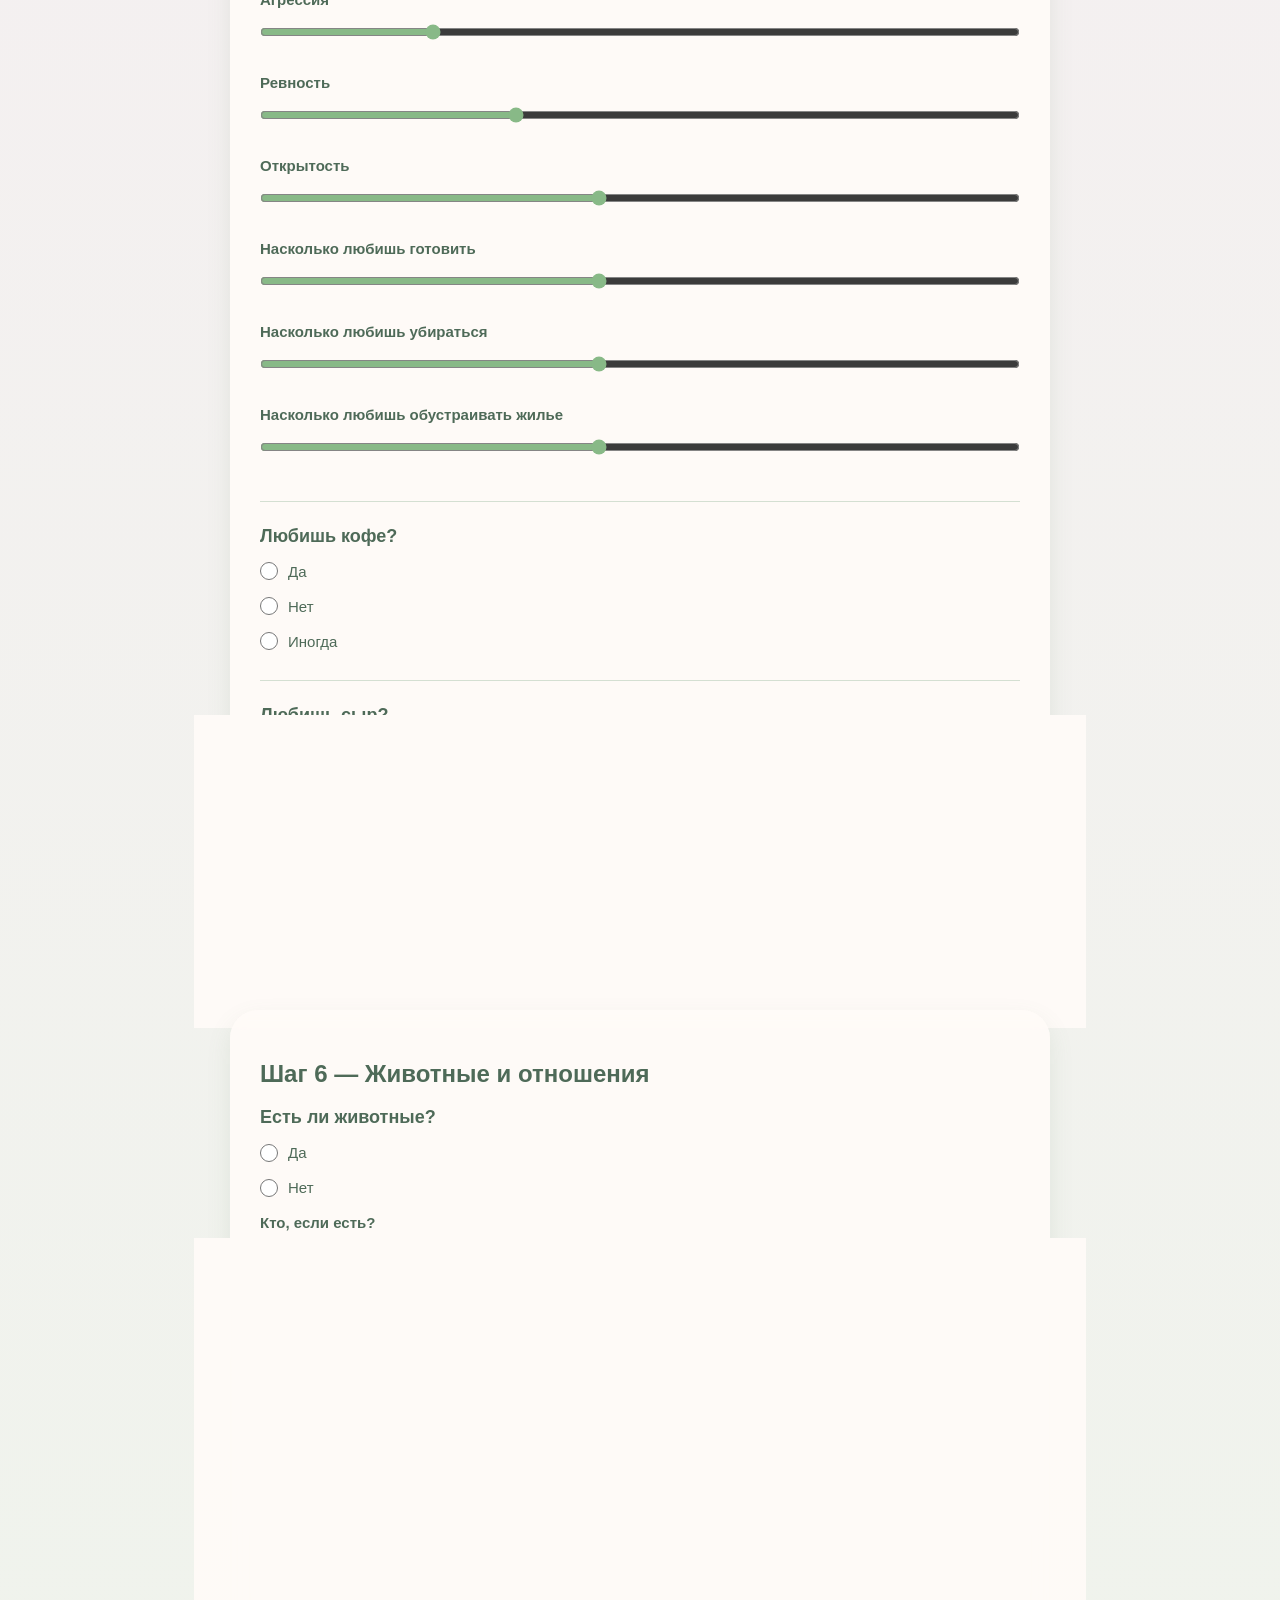
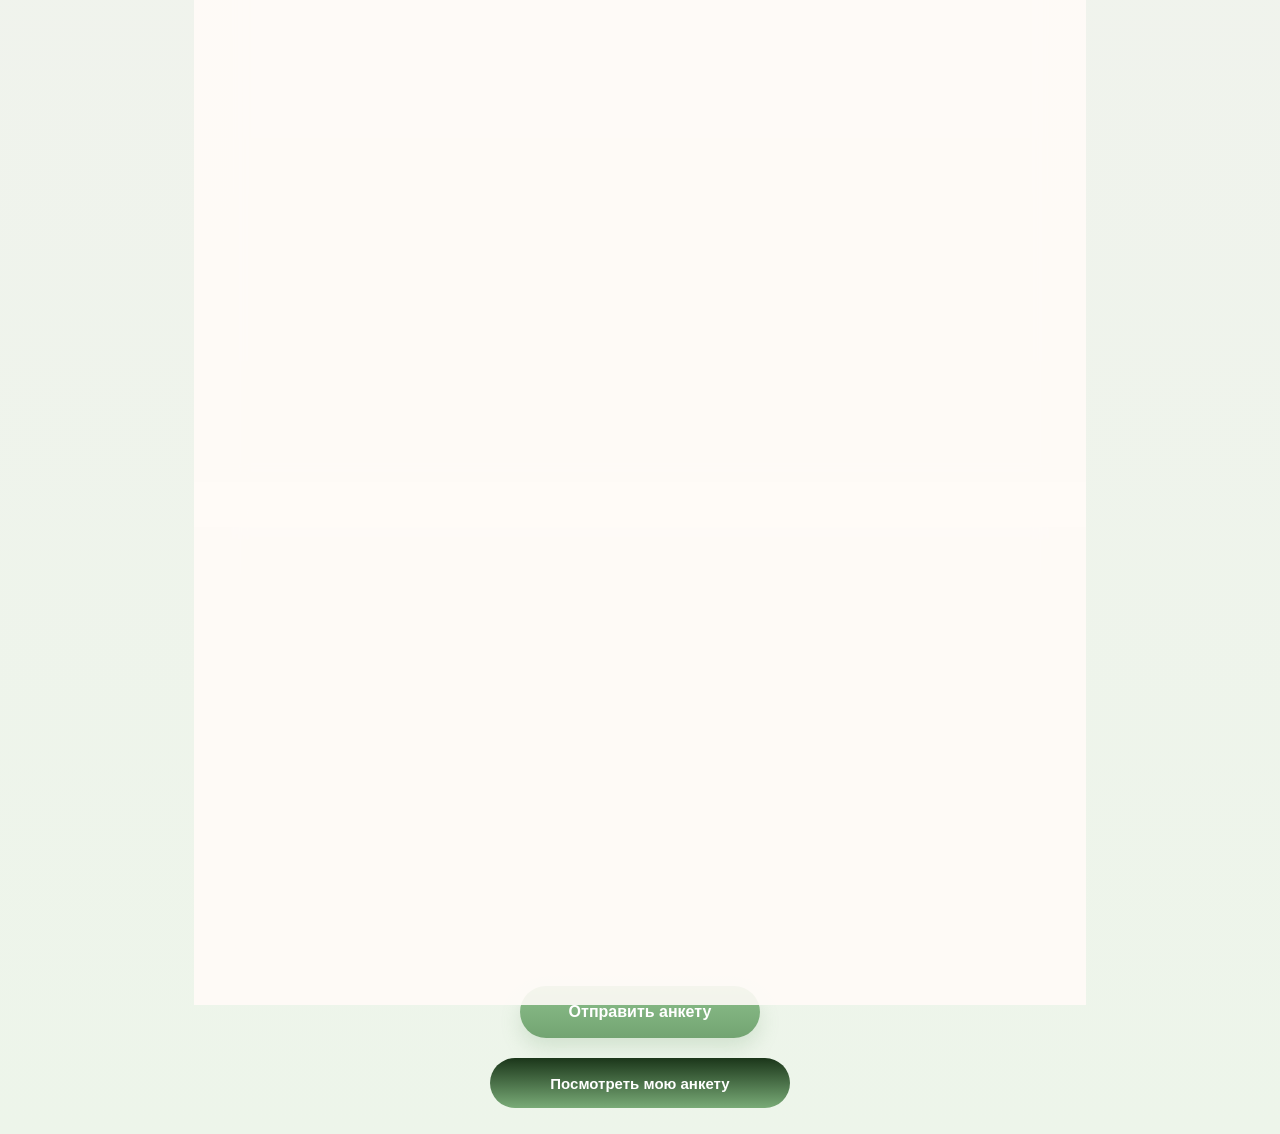
==== commit 60a401ff: "add my" ====
--- a/index.html
+++ b/index.html
@@ -303,6 +303,17 @@
                 Нет
               </label>
             </div>
+            <div class="step">
+              <p class="question">Ты придешь на свидание с цветами?</p>
+              <label>
+                <input type="radio" name="cheese" value="Да" required>
+                Да
+              </label>
+              <label>
+                <input type="radio" name="cheese" value="Нет">
+                Нет
+              </label>
+            </div>
           </div>
 
           <!-- Шаг 6 -->
@@ -380,8 +391,7 @@
               <label for="extra">Еще что-то, что мне точно стоит знать о тебе</label>
               <textarea id="extra" name="extra" rows="5" placeholder="Напиши все, что считаешь важным"></textarea>
 
-              <label for="meme">Прикрепи любимый мем</label>
-              <input type="file" id="meme" name="meme" accept="image/*">
+              
             </div>
           </div>
 
@@ -392,7 +402,7 @@
         </form>
 
         <div class="extra-actions">
-          <a href="#" class="my-form-link">Посмотреть мою анкету</a>
+          <a href="profile.html" class="my-form-link">Посмотреть мою анкету</a>
         </div>
       </div>
     </section>
--- a/css/style.css
+++ b/css/style.css
@@ -112,6 +112,7 @@
   display: flex;
   flex-direction: column;
   gap: 18px;
+  margin-bottom: 20px;
 }
 
 /* ===== БЛОК ФОРМЫ ===== */
@@ -255,30 +256,20 @@
   transform: translateY(0);
 }
 
-/* ===== НИЖНИЙ БЛОК ===== */
-.info {
-  max-width: 760px;
-  margin: 0 auto;
-  padding: 8px 14px 48px;
+
+.extra-actions, .form-actions{
   text-align: center;
 }
-
-.info p {
-  margin: 0 0 12px;
-  font-size: 15px;
-  line-height: 1.5;
-  color: var(--text-soft);
-}
-
-.info a {
+.extra-actions a {
   display: inline-flex;
   align-items: center;
   justify-content: center;
   width: 100%;
+  max-width: 300px;
   min-height: 50px;
   padding: 12px 22px;
   border-radius: 999px;
-  background: linear-gradient(180deg, #8fc48d 0%, #79ab77 100%);
+  background: linear-gradient(180deg, #1b361a 0%, #79ab77 100%);
   color: #fff;
   text-decoration: none;
   font-size: 15px;
@@ -286,10 +277,11 @@
   transition: transform 0.2s ease, background 0.2s ease;
 }
 
-.info a:hover {
+.extra-actions a:hover {
   transform: translateY(-2px);
   background: linear-gradient(180deg, #85ba83 0%, #6f9f6d 100%);
 }
+
 
 /* ===== TABLET ===== */
 @media (min-width: 768px) {
